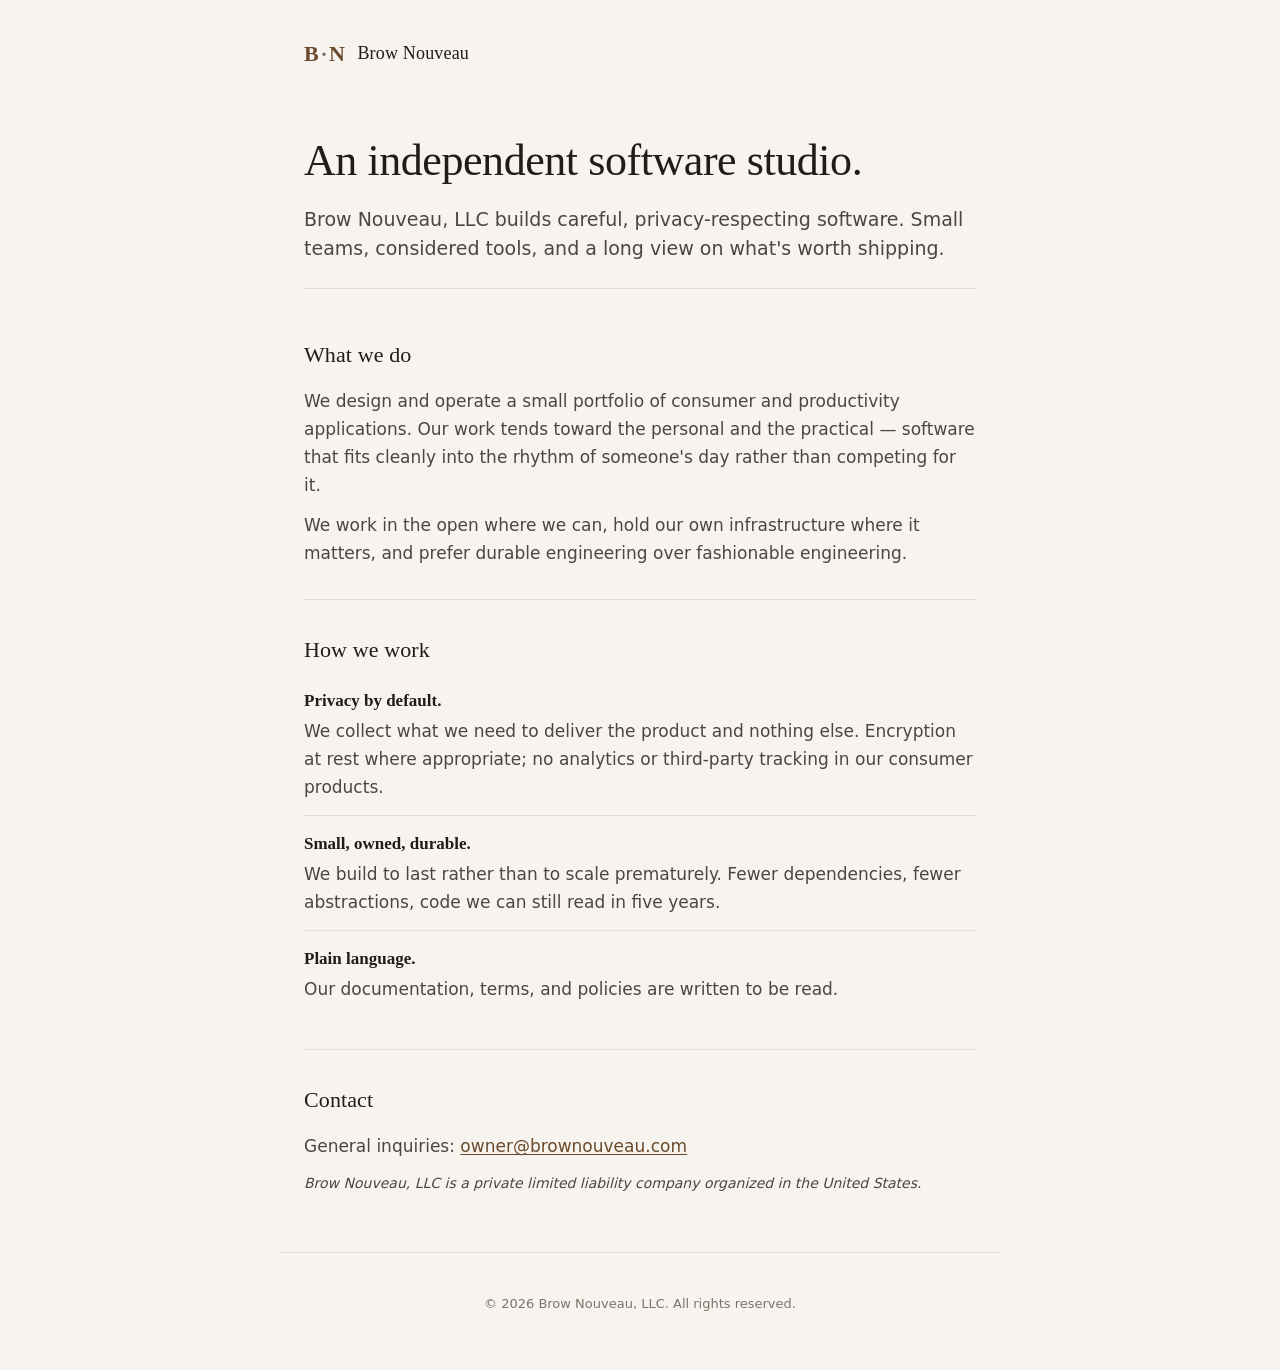
==== index.html @ ff963fc8 "Initial landing page for Brow Nouveau, LLC Single-page corporate site identifying the entity, articu" ====
<!doctype html>
<html lang="en">
<head>
  <meta charset="utf-8" />
  <meta name="viewport" content="width=device-width, initial-scale=1" />
  <title>Brow Nouveau</title>
  <meta name="description" content="Brow Nouveau, LLC is an independent software studio building careful, privacy-respecting tools." />
  <meta name="theme-color" content="#f7f4ef" />
  <link rel="icon" href="/favicon.svg" type="image/svg+xml" />
  <link rel="stylesheet" href="/styles.css" />
</head>
<body>
  <header class="site-header">
    <a class="brand" href="/">
      <span class="brand-mark">B<span class="brand-dot">·</span>N</span>
      <span class="brand-name">Brow Nouveau</span>
    </a>
  </header>

  <main>
    <section class="hero">
      <h1>An independent software studio.</h1>
      <p class="lede">
        Brow Nouveau, LLC builds careful, privacy-respecting software. Small teams,
        considered tools, and a long view on what's worth shipping.
      </p>
    </section>

    <section class="block">
      <h2>What we do</h2>
      <p>
        We design and operate a small portfolio of consumer and productivity
        applications. Our work tends toward the personal and the practical —
        software that fits cleanly into the rhythm of someone's day rather than
        competing for it.
      </p>
      <p>
        We work in the open where we can, hold our own infrastructure where it
        matters, and prefer durable engineering over fashionable engineering.
      </p>
    </section>

    <section class="block">
      <h2>How we work</h2>
      <ul class="principles">
        <li>
          <strong>Privacy by default.</strong>
          We collect what we need to deliver the product and nothing else.
          Encryption at rest where appropriate; no analytics or third-party
          tracking in our consumer products.
        </li>
        <li>
          <strong>Small, owned, durable.</strong>
          We build to last rather than to scale prematurely. Fewer dependencies,
          fewer abstractions, code we can still read in five years.
        </li>
        <li>
          <strong>Plain language.</strong>
          Our documentation, terms, and policies are written to be read.
        </li>
      </ul>
    </section>

    <section class="block">
      <h2>Contact</h2>
      <p>
        General inquiries:
        <a href="mailto:owner@brownouveau.com">owner@brownouveau.com</a>
      </p>
      <p class="entity">
        Brow Nouveau, LLC is a private limited liability company organized
        in the United States.
      </p>
    </section>
  </main>

  <footer class="site-footer">
    <p>&copy; 2026 Brow Nouveau, LLC. All rights reserved.</p>
  </footer>
</body>
</html>
---- styles.css ----
:root {
  --bg: #f7f4ef;
  --surface: #ffffff;
  --ink: #1f1d1a;
  --ink-soft: #4a4640;
  --ink-muted: #7a746a;
  --rule: #e3ddd2;
  --accent: #6b4a2b;
  --max-width: 720px;
  --serif: "Iowan Old Style", "Charter", "Source Serif Pro", "Georgia", serif;
  --sans: -apple-system, BlinkMacSystemFont, "Inter", "Segoe UI", system-ui, sans-serif;
}

* {
  box-sizing: border-box;
}

html, body {
  margin: 0;
  padding: 0;
}

body {
  background: var(--bg);
  color: var(--ink);
  font-family: var(--sans);
  font-size: 17px;
  line-height: 1.65;
  -webkit-font-smoothing: antialiased;
  -moz-osx-font-smoothing: grayscale;
}

main, .site-header, .site-footer {
  max-width: var(--max-width);
  margin: 0 auto;
  padding: 0 24px;
}

/* Header */
.site-header {
  padding-top: 36px;
  padding-bottom: 8px;
}

.brand {
  display: inline-flex;
  align-items: center;
  gap: 12px;
  text-decoration: none;
  color: var(--ink);
}

.brand-mark {
  font-family: var(--serif);
  font-size: 22px;
  font-weight: 600;
  letter-spacing: 0.02em;
  color: var(--accent);
  display: inline-flex;
  align-items: baseline;
}

.brand-dot {
  margin: 0 2px;
  color: var(--ink-muted);
}

.brand-name {
  font-family: var(--serif);
  font-size: 18px;
  font-weight: 500;
  letter-spacing: 0.01em;
}

/* Hero */
.hero {
  padding: 56px 0 24px;
  border-bottom: 1px solid var(--rule);
  margin-bottom: 16px;
}

.hero h1 {
  font-family: var(--serif);
  font-weight: 500;
  font-size: clamp(32px, 5vw, 44px);
  line-height: 1.15;
  margin: 0 0 18px;
  letter-spacing: -0.01em;
}

.lede {
  font-size: 19px;
  line-height: 1.55;
  color: var(--ink-soft);
  margin: 0;
  max-width: 36em;
}

/* Content blocks */
.block {
  padding: 32px 0;
  border-bottom: 1px solid var(--rule);
}

.block:last-of-type {
  border-bottom: none;
}

.block h2 {
  font-family: var(--serif);
  font-weight: 500;
  font-size: 22px;
  margin: 0 0 14px;
  letter-spacing: 0.005em;
}

.block p {
  margin: 0 0 12px;
  color: var(--ink-soft);
}

.block p:last-child {
  margin-bottom: 0;
}

.block a {
  color: var(--accent);
  text-decoration: underline;
  text-decoration-thickness: 1px;
  text-underline-offset: 2px;
}

.block a:hover {
  color: var(--ink);
}

/* Principles list */
.principles {
  list-style: none;
  padding: 0;
  margin: 0;
}

.principles li {
  padding: 14px 0;
  border-top: 1px solid var(--rule);
  color: var(--ink-soft);
}

.principles li:first-child {
  border-top: none;
  padding-top: 4px;
}

.principles strong {
  color: var(--ink);
  font-weight: 600;
  display: block;
  margin-bottom: 2px;
  font-family: var(--serif);
  font-size: 17px;
}

.entity {
  font-size: 14px;
  color: var(--ink-muted);
  margin-top: 18px;
  font-style: italic;
}

/* Footer */
.site-footer {
  padding: 40px 24px 56px;
  margin-top: 24px;
  border-top: 1px solid var(--rule);
}

.site-footer p {
  margin: 0;
  font-size: 13px;
  color: var(--ink-muted);
  text-align: center;
}

/* Dark-mode-aware (only triggers if user sets system pref; site stays warm-light by default) */
@media (prefers-color-scheme: dark) {
  :root {
    --bg: #181513;
    --surface: #211d1a;
    --ink: #f0eae0;
    --ink-soft: #c8c0b3;
    --ink-muted: #8a8478;
    --rule: #2e2924;
    --accent: #c9a17a;
  }
}
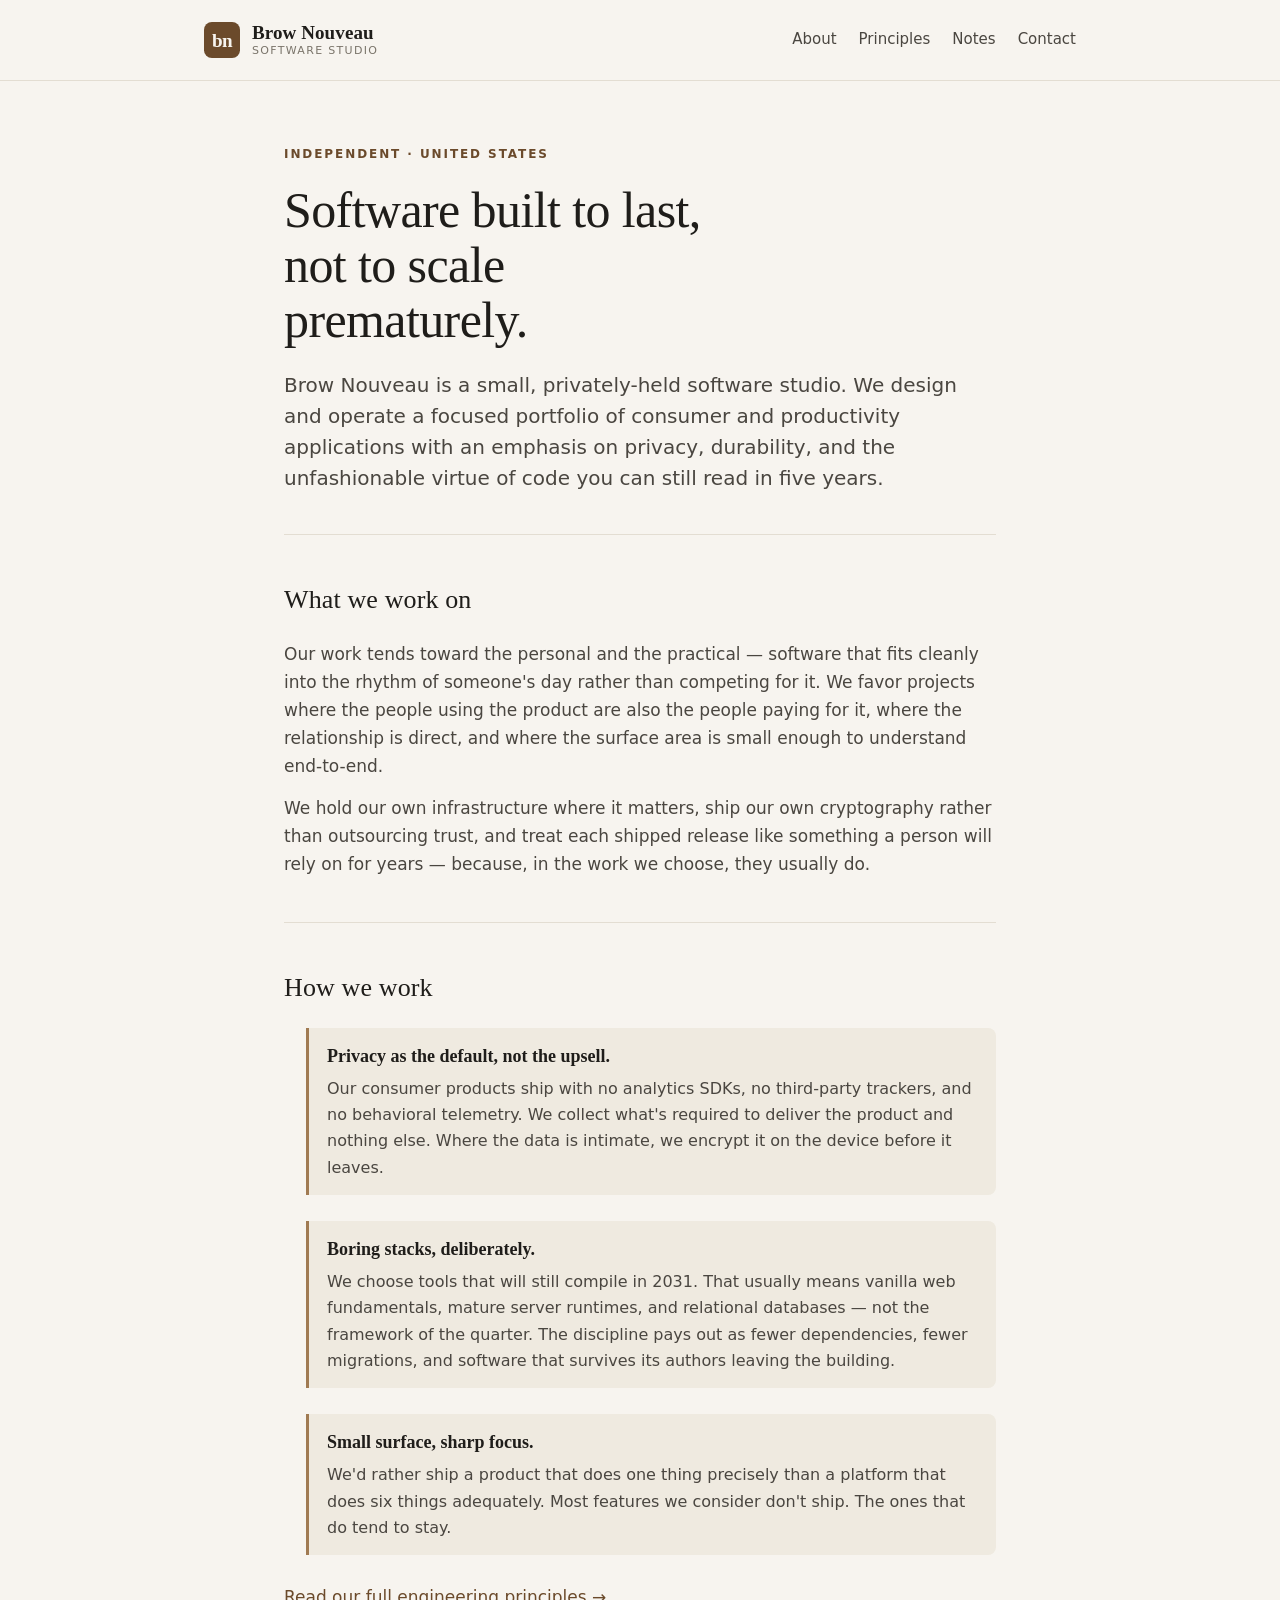
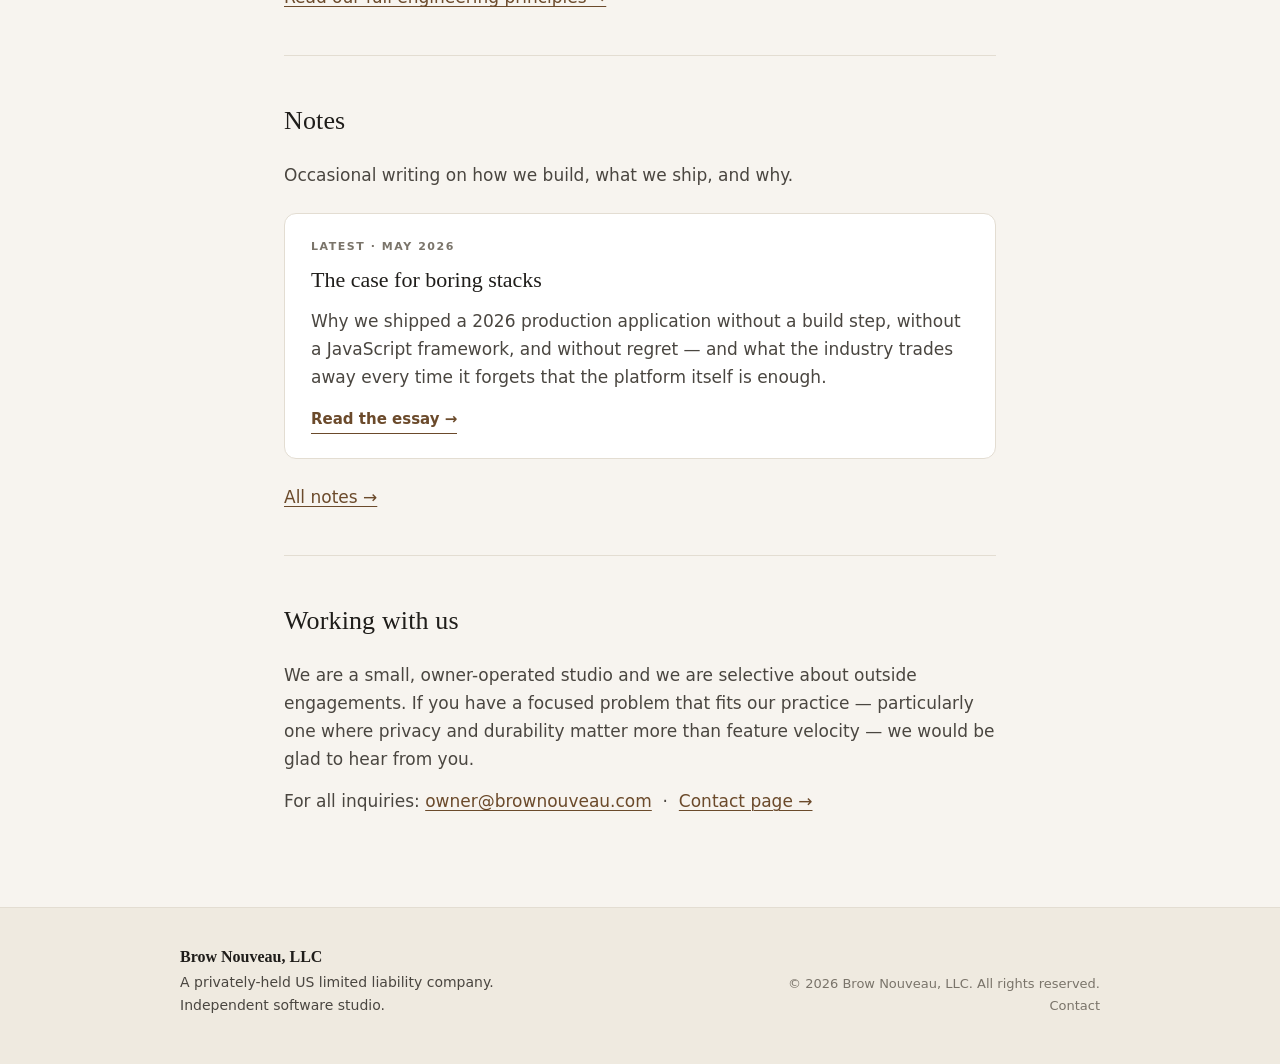
==== commit 59512a86: "Expand site: about, principles, contact, notes + first essay Rebuilds the landing page and adds four" ====
--- a/index.html
+++ b/index.html
@@ -3,79 +3,154 @@
 <head>
   <meta charset="utf-8" />
   <meta name="viewport" content="width=device-width, initial-scale=1" />
-  <title>Brow Nouveau</title>
-  <meta name="description" content="Brow Nouveau, LLC is an independent software studio building careful, privacy-respecting tools." />
+  <title>Brow Nouveau — independent software studio</title>
+  <meta name="description" content="Brow Nouveau, LLC is an independent US-based software studio. We build careful, privacy-respecting tools without analytics, tracking, or framework churn." />
   <meta name="theme-color" content="#f7f4ef" />
   <link rel="icon" href="/favicon.svg" type="image/svg+xml" />
   <link rel="stylesheet" href="/styles.css" />
 </head>
 <body>
-  <header class="site-header">
+
+<header class="site-header">
+  <div class="site-header-inner">
     <a class="brand" href="/">
-      <span class="brand-mark">B<span class="brand-dot">·</span>N</span>
-      <span class="brand-name">Brow Nouveau</span>
+      <svg class="brand-mark-svg" viewBox="0 0 64 64" aria-hidden="true">
+        <rect width="64" height="64" rx="14" fill="#6b4a2b"/>
+        <text x="32" y="44" font-family="Iowan Old Style, Charter, Georgia, serif"
+              font-weight="600" font-size="34" fill="#f7f4ef"
+              text-anchor="middle" letter-spacing="-1">bn</text>
+      </svg>
+      <span class="brand-text">
+        <span class="brand-name">Brow Nouveau</span>
+        <span class="brand-sub">Software Studio</span>
+      </span>
     </a>
-  </header>
+    <nav class="site-nav" aria-label="Primary">
+      <a href="/about.html">About</a>
+      <a href="/principles.html">Principles</a>
+      <a href="/notes/">Notes</a>
+      <a href="/contact.html">Contact</a>
+    </nav>
+  </div>
+</header>
 
-  <main>
-    <section class="hero">
-      <h1>An independent software studio.</h1>
-      <p class="lede">
-        Brow Nouveau, LLC builds careful, privacy-respecting software. Small teams,
-        considered tools, and a long view on what's worth shipping.
+<main class="wrap">
+
+  <section class="hero">
+    <p class="hero-eyebrow">Independent · United States</p>
+    <h1>Software built to last, not to scale prematurely.</h1>
+    <p class="lede">
+      Brow Nouveau is a small, privately-held software studio. We design and
+      operate a focused portfolio of consumer and productivity applications
+      with an emphasis on privacy, durability, and the unfashionable virtue
+      of code you can still read in five years.
+    </p>
+  </section>
+
+  <section class="section">
+    <h2>What we work on</h2>
+    <p>
+      Our work tends toward the personal and the practical — software that
+      fits cleanly into the rhythm of someone's day rather than competing
+      for it. We favor projects where the people using the product are also
+      the people paying for it, where the relationship is direct, and where
+      the surface area is small enough to understand end-to-end.
+    </p>
+    <p>
+      We hold our own infrastructure where it matters, ship our own
+      cryptography rather than outsourcing trust, and treat each shipped
+      release like something a person will rely on for years — because, in
+      the work we choose, they usually do.
+    </p>
+  </section>
+
+  <section class="section">
+    <h2>How we work</h2>
+    <ul class="principles">
+      <li>
+        <strong>Privacy as the default, not the upsell.</strong>
+        <p>
+          Our consumer products ship with no analytics SDKs, no third-party
+          trackers, and no behavioral telemetry. We collect what's required
+          to deliver the product and nothing else. Where the data is
+          intimate, we encrypt it on the device before it leaves.
+        </p>
+      </li>
+      <li>
+        <strong>Boring stacks, deliberately.</strong>
+        <p>
+          We choose tools that will still compile in 2031. That usually
+          means vanilla web fundamentals, mature server runtimes, and
+          relational databases — not the framework of the quarter. The
+          discipline pays out as fewer dependencies, fewer migrations, and
+          software that survives its authors leaving the building.
+        </p>
+      </li>
+      <li>
+        <strong>Small surface, sharp focus.</strong>
+        <p>
+          We'd rather ship a product that does one thing precisely than a
+          platform that does six things adequately. Most features we
+          consider don't ship. The ones that do tend to stay.
+        </p>
+      </li>
+    </ul>
+    <p style="margin-top: 22px;">
+      <a href="/principles.html">Read our full engineering principles →</a>
+    </p>
+  </section>
+
+  <section class="section">
+    <h2>Notes</h2>
+    <p>Occasional writing on how we build, what we ship, and why.</p>
+
+    <div class="callout">
+      <p class="callout-eyebrow">Latest · May 2026</p>
+      <h3>The case for boring stacks</h3>
+      <p>
+        Why we shipped a 2026 production application without a build step,
+        without a JavaScript framework, and without regret — and what the
+        industry trades away every time it forgets that the platform itself
+        is enough.
       </p>
-    </section>
+      <a class="read-more" href="/notes/the-case-for-boring-stacks.html">Read the essay →</a>
+    </div>
 
-    <section class="block">
-      <h2>What we do</h2>
-      <p>
-        We design and operate a small portfolio of consumer and productivity
-        applications. Our work tends toward the personal and the practical —
-        software that fits cleanly into the rhythm of someone's day rather than
-        competing for it.
-      </p>
-      <p>
-        We work in the open where we can, hold our own infrastructure where it
-        matters, and prefer durable engineering over fashionable engineering.
-      </p>
-    </section>
+    <p>
+      <a href="/notes/">All notes →</a>
+    </p>
+  </section>
 
-    <section class="block">
-      <h2>How we work</h2>
-      <ul class="principles">
-        <li>
-          <strong>Privacy by default.</strong>
-          We collect what we need to deliver the product and nothing else.
-          Encryption at rest where appropriate; no analytics or third-party
-          tracking in our consumer products.
-        </li>
-        <li>
-          <strong>Small, owned, durable.</strong>
-          We build to last rather than to scale prematurely. Fewer dependencies,
-          fewer abstractions, code we can still read in five years.
-        </li>
-        <li>
-          <strong>Plain language.</strong>
-          Our documentation, terms, and policies are written to be read.
-        </li>
-      </ul>
-    </section>
+  <section class="section">
+    <h2>Working with us</h2>
+    <p>
+      We are a small, owner-operated studio and we are selective about
+      outside engagements. If you have a focused problem that fits our
+      practice — particularly one where privacy and durability matter more
+      than feature velocity — we would be glad to hear from you.
+    </p>
+    <p>
+      For all inquiries:
+      <a href="mailto:owner@brownouveau.com">owner@brownouveau.com</a>
+      &nbsp;·&nbsp; <a href="/contact.html">Contact page →</a>
+    </p>
+  </section>
 
-    <section class="block">
-      <h2>Contact</h2>
-      <p>
-        General inquiries:
-        <a href="mailto:owner@brownouveau.com">owner@brownouveau.com</a>
-      </p>
-      <p class="entity">
-        Brow Nouveau, LLC is a private limited liability company organized
-        in the United States.
-      </p>
-    </section>
-  </main>
+</main>
 
-  <footer class="site-footer">
-    <p>&copy; 2026 Brow Nouveau, LLC. All rights reserved.</p>
-  </footer>
+<footer class="site-footer">
+  <div class="site-footer-inner">
+    <p class="footer-entity">
+      <strong>Brow Nouveau, LLC</strong>
+      A privately-held US limited liability company.<br/>
+      Independent software studio.
+    </p>
+    <p class="footer-meta">
+      &copy; 2026 Brow Nouveau, LLC. All rights reserved.<br/>
+      <a href="/contact.html">Contact</a>
+    </p>
+  </div>
+</footer>
+
 </body>
 </html>
--- a/styles.css
+++ b/styles.css
@@ -1,24 +1,24 @@
 :root {
   --bg: #f7f4ef;
+  --bg-soft: #efeae0;
   --surface: #ffffff;
   --ink: #1f1d1a;
   --ink-soft: #4a4640;
   --ink-muted: #7a746a;
   --rule: #e3ddd2;
+  --rule-strong: #cdc4b3;
   --accent: #6b4a2b;
-  --max-width: 720px;
+  --accent-soft: #a07a52;
+  --max-width: 760px;
+  --max-width-wide: 920px;
   --serif: "Iowan Old Style", "Charter", "Source Serif Pro", "Georgia", serif;
   --sans: -apple-system, BlinkMacSystemFont, "Inter", "Segoe UI", system-ui, sans-serif;
-}
-
-* {
-  box-sizing: border-box;
-}
-
-html, body {
-  margin: 0;
-  padding: 0;
-}
+  --mono: "SF Mono", "Menlo", "Consolas", monospace;
+}
+
+* { box-sizing: border-box; }
+
+html, body { margin: 0; padding: 0; }
 
 body {
   background: var(--bg);
@@ -30,16 +30,38 @@
   -moz-osx-font-smoothing: grayscale;
 }
 
-main, .site-header, .site-footer {
+a { color: var(--accent); }
+
+img, svg { max-width: 100%; height: auto; display: block; }
+
+/* ---------- Layout primitives ---------- */
+.wrap {
   max-width: var(--max-width);
   margin: 0 auto;
   padding: 0 24px;
 }
 
-/* Header */
+.wrap-wide {
+  max-width: var(--max-width-wide);
+  margin: 0 auto;
+  padding: 0 24px;
+}
+
+/* ---------- Site header ---------- */
 .site-header {
-  padding-top: 36px;
-  padding-bottom: 8px;
+  border-bottom: 1px solid var(--rule);
+  background: var(--bg);
+}
+
+.site-header-inner {
+  display: flex;
+  align-items: center;
+  justify-content: space-between;
+  padding: 22px 24px;
+  max-width: var(--max-width-wide);
+  margin: 0 auto;
+  gap: 24px;
+  flex-wrap: wrap;
 }
 
 .brand {
@@ -50,147 +72,482 @@
   color: var(--ink);
 }
 
-.brand-mark {
-  font-family: var(--serif);
-  font-size: 22px;
-  font-weight: 600;
-  letter-spacing: 0.02em;
+.brand-mark-svg {
+  width: 36px;
+  height: 36px;
+  display: block;
+}
+
+.brand-text {
+  display: flex;
+  flex-direction: column;
+  line-height: 1.1;
+}
+
+.brand-name {
+  font-family: var(--serif);
+  font-size: 19px;
+  font-weight: 600;
+  letter-spacing: 0.005em;
+  color: var(--ink);
+}
+
+.brand-sub {
+  font-size: 11px;
+  letter-spacing: 0.12em;
+  text-transform: uppercase;
+  color: var(--ink-muted);
+  margin-top: 2px;
+}
+
+.site-nav {
+  display: flex;
+  gap: 22px;
+  font-size: 15px;
+}
+
+.site-nav a {
+  color: var(--ink-soft);
+  text-decoration: none;
+  padding: 4px 0;
+  border-bottom: 1px solid transparent;
+  transition: color 0.15s ease, border-color 0.15s ease;
+}
+
+.site-nav a:hover,
+.site-nav a[aria-current="page"] {
+  color: var(--ink);
+  border-bottom-color: var(--accent);
+}
+
+/* ---------- Hero ---------- */
+.hero {
+  padding: 64px 0 40px;
+  border-bottom: 1px solid var(--rule);
+}
+
+.hero-eyebrow {
+  font-size: 12px;
+  letter-spacing: 0.16em;
+  text-transform: uppercase;
   color: var(--accent);
-  display: inline-flex;
-  align-items: baseline;
-}
-
-.brand-dot {
-  margin: 0 2px;
-  color: var(--ink-muted);
-}
-
-.brand-name {
-  font-family: var(--serif);
+  margin: 0 0 18px;
+  font-weight: 600;
+}
+
+.hero h1 {
+  font-family: var(--serif);
+  font-weight: 500;
+  font-size: clamp(34px, 5.2vw, 50px);
+  line-height: 1.1;
+  letter-spacing: -0.012em;
+  margin: 0 0 22px;
+  max-width: 18ch;
+}
+
+.hero .lede {
+  font-size: 20px;
+  line-height: 1.55;
+  color: var(--ink-soft);
+  margin: 0;
+  max-width: 38em;
+}
+
+/* ---------- Page header (subpages) ---------- */
+.page-header {
+  padding: 56px 0 32px;
+  border-bottom: 1px solid var(--rule);
+}
+
+.page-eyebrow {
+  font-size: 12px;
+  letter-spacing: 0.16em;
+  text-transform: uppercase;
+  color: var(--accent);
+  margin: 0 0 14px;
+  font-weight: 600;
+}
+
+.page-header h1 {
+  font-family: var(--serif);
+  font-weight: 500;
+  font-size: clamp(30px, 4.4vw, 40px);
+  line-height: 1.15;
+  letter-spacing: -0.008em;
+  margin: 0 0 18px;
+}
+
+.page-header .lede {
   font-size: 18px;
+  color: var(--ink-soft);
+  margin: 0;
+  max-width: 38em;
+}
+
+/* ---------- Sections ---------- */
+.section {
+  padding: 44px 0;
+  border-bottom: 1px solid var(--rule);
+}
+
+.section:last-of-type {
+  border-bottom: none;
+}
+
+.section h2 {
+  font-family: var(--serif);
   font-weight: 500;
-  letter-spacing: 0.01em;
-}
-
-/* Hero */
-.hero {
-  padding: 56px 0 24px;
-  border-bottom: 1px solid var(--rule);
-  margin-bottom: 16px;
-}
-
-.hero h1 {
-  font-family: var(--serif);
-  font-weight: 500;
-  font-size: clamp(32px, 5vw, 44px);
-  line-height: 1.15;
+  font-size: 26px;
+  letter-spacing: 0.005em;
   margin: 0 0 18px;
-  letter-spacing: -0.01em;
-}
-
-.lede {
+}
+
+.section h3 {
+  font-family: var(--serif);
+  font-weight: 600;
   font-size: 19px;
-  line-height: 1.55;
-  color: var(--ink-soft);
-  margin: 0;
-  max-width: 36em;
-}
-
-/* Content blocks */
-.block {
-  padding: 32px 0;
-  border-bottom: 1px solid var(--rule);
-}
-
-.block:last-of-type {
-  border-bottom: none;
-}
-
-.block h2 {
-  font-family: var(--serif);
-  font-weight: 500;
-  font-size: 22px;
+  margin: 28px 0 10px;
+}
+
+.section p {
   margin: 0 0 14px;
-  letter-spacing: 0.005em;
-}
-
-.block p {
-  margin: 0 0 12px;
-  color: var(--ink-soft);
-}
-
-.block p:last-child {
+  color: var(--ink-soft);
+}
+
+.section p:last-child {
   margin-bottom: 0;
 }
 
-.block a {
+.section a {
   color: var(--accent);
   text-decoration: underline;
   text-decoration-thickness: 1px;
-  text-underline-offset: 2px;
-}
-
-.block a:hover {
-  color: var(--ink);
-}
-
-/* Principles list */
+  text-underline-offset: 3px;
+}
+
+.section a:hover { color: var(--ink); }
+
+.section ul {
+  margin: 0 0 14px;
+  padding-left: 22px;
+  color: var(--ink-soft);
+}
+
+.section ul li {
+  margin-bottom: 6px;
+}
+
+/* ---------- Two-column section ---------- */
+.cols {
+  display: grid;
+  grid-template-columns: minmax(0, 1fr) minmax(0, 1fr);
+  gap: 36px;
+}
+
+@media (max-width: 640px) {
+  .cols { grid-template-columns: 1fr; gap: 24px; }
+}
+
+/* ---------- Principle / value cards ---------- */
 .principles {
   list-style: none;
   padding: 0;
   margin: 0;
+  display: grid;
+  gap: 20px;
 }
 
 .principles li {
-  padding: 14px 0;
+  border-left: 3px solid var(--accent-soft);
+  padding: 14px 18px;
+  background: var(--bg-soft);
+  border-radius: 0 8px 8px 0;
+}
+
+.principles strong {
+  display: block;
+  font-family: var(--serif);
+  font-size: 18px;
+  font-weight: 600;
+  color: var(--ink);
+  margin-bottom: 4px;
+}
+
+.principles p {
+  margin: 0;
+  color: var(--ink-soft);
+  font-size: 16px;
+}
+
+/* ---------- Pull quote ---------- */
+.pullquote {
+  font-family: var(--serif);
+  font-size: 22px;
+  line-height: 1.4;
+  font-style: italic;
+  color: var(--ink);
+  border-left: 3px solid var(--accent);
+  padding: 8px 0 8px 22px;
+  margin: 28px 0;
+  max-width: 32em;
+}
+
+/* ---------- Featured / call-out card ---------- */
+.callout {
+  background: var(--surface);
+  border: 1px solid var(--rule);
+  border-radius: 12px;
+  padding: 24px 26px;
+  margin: 24px 0;
+}
+
+.callout .callout-eyebrow {
+  font-size: 11px;
+  letter-spacing: 0.14em;
+  text-transform: uppercase;
+  color: var(--ink-muted);
+  margin: 0 0 6px;
+  font-weight: 600;
+}
+
+.callout h3 {
+  font-family: var(--serif);
+  font-size: 22px;
+  margin: 0 0 8px;
+  font-weight: 500;
+}
+
+.callout p {
+  margin: 0 0 12px;
+  color: var(--ink-soft);
+}
+
+.callout .read-more {
+  display: inline-block;
+  margin-top: 4px;
+  font-size: 15px;
+  color: var(--accent);
+  font-weight: 600;
+  text-decoration: none;
+  border-bottom: 1px solid var(--accent);
+  padding-bottom: 1px;
+}
+
+.callout .read-more:hover { color: var(--ink); border-color: var(--ink); }
+
+/* ---------- Notes / essay ---------- */
+.essay {
+  padding: 32px 0 64px;
+}
+
+.essay-meta {
+  font-size: 13px;
+  color: var(--ink-muted);
+  margin: 0 0 24px;
+  letter-spacing: 0.04em;
+}
+
+.essay h1 {
+  font-family: var(--serif);
+  font-weight: 500;
+  font-size: clamp(28px, 4.4vw, 38px);
+  line-height: 1.2;
+  margin: 0 0 16px;
+  letter-spacing: -0.005em;
+}
+
+.essay-body {
+  font-size: 18px;
+  line-height: 1.7;
+  color: var(--ink);
+  margin-top: 28px;
+}
+
+.essay-body p {
+  margin: 0 0 18px;
+}
+
+.essay-body h2 {
+  font-family: var(--serif);
+  font-weight: 600;
+  font-size: 22px;
+  margin: 36px 0 12px;
+}
+
+.essay-body code {
+  font-family: var(--mono);
+  font-size: 15px;
+  background: var(--bg-soft);
+  padding: 1px 6px;
+  border-radius: 4px;
+}
+
+.essay-body blockquote {
+  margin: 24px 0;
+  padding: 4px 0 4px 18px;
+  border-left: 3px solid var(--accent-soft);
+  color: var(--ink-soft);
+  font-style: italic;
+}
+
+.notes-list {
+  list-style: none;
+  padding: 0;
+  margin: 0;
+}
+
+.notes-list li {
+  padding: 22px 0;
+  border-bottom: 1px solid var(--rule);
+}
+
+.notes-list li:first-child { padding-top: 4px; }
+.notes-list li:last-child { border-bottom: none; }
+
+.notes-list .date {
+  font-size: 13px;
+  color: var(--ink-muted);
+  letter-spacing: 0.04em;
+  display: block;
+  margin-bottom: 4px;
+}
+
+.notes-list a.title {
+  font-family: var(--serif);
+  font-size: 22px;
+  font-weight: 500;
+  color: var(--ink);
+  text-decoration: none;
+  display: block;
+  line-height: 1.3;
+  margin-bottom: 6px;
+}
+
+.notes-list a.title:hover { color: var(--accent); }
+
+.notes-list .summary {
+  color: var(--ink-soft);
+  font-size: 16px;
+  margin: 0;
+}
+
+/* ---------- Contact ---------- */
+.contact-grid {
+  display: grid;
+  grid-template-columns: minmax(0, 1fr) minmax(0, 1fr);
+  gap: 28px;
+  margin-top: 12px;
+}
+
+@media (max-width: 640px) {
+  .contact-grid { grid-template-columns: 1fr; }
+}
+
+.contact-card {
+  background: var(--surface);
+  border: 1px solid var(--rule);
+  border-radius: 10px;
+  padding: 22px 24px;
+}
+
+.contact-card h3 {
+  font-family: var(--serif);
+  font-weight: 600;
+  font-size: 17px;
+  margin: 0 0 6px;
+  color: var(--ink);
+}
+
+.contact-card p {
+  margin: 0 0 10px;
+  color: var(--ink-soft);
+  font-size: 15px;
+  line-height: 1.55;
+}
+
+.contact-card a {
+  color: var(--accent);
+  font-weight: 600;
+  text-decoration: none;
+  border-bottom: 1px solid var(--accent);
+  padding-bottom: 1px;
+}
+
+.contact-card a:hover { color: var(--ink); border-color: var(--ink); }
+
+/* ---------- Footer ---------- */
+.site-footer {
   border-top: 1px solid var(--rule);
-  color: var(--ink-soft);
-}
-
-.principles li:first-child {
-  border-top: none;
-  padding-top: 4px;
-}
-
-.principles strong {
+  margin-top: 48px;
+  padding: 36px 24px 48px;
+  background: var(--bg-soft);
+}
+
+.site-footer-inner {
+  max-width: var(--max-width-wide);
+  margin: 0 auto;
+  display: grid;
+  grid-template-columns: 1fr 1fr;
+  gap: 24px;
+  align-items: end;
+}
+
+@media (max-width: 640px) {
+  .site-footer-inner { grid-template-columns: 1fr; gap: 16px; text-align: left; }
+}
+
+.site-footer .footer-entity {
+  font-size: 14px;
+  color: var(--ink-soft);
+  margin: 0;
+  line-height: 1.6;
+}
+
+.site-footer .footer-entity strong {
+  font-family: var(--serif);
+  font-size: 16px;
   color: var(--ink);
   font-weight: 600;
   display: block;
   margin-bottom: 2px;
-  font-family: var(--serif);
-  font-size: 17px;
-}
-
-.entity {
-  font-size: 14px;
-  color: var(--ink-muted);
-  margin-top: 18px;
-  font-style: italic;
-}
-
-/* Footer */
-.site-footer {
-  padding: 40px 24px 56px;
-  margin-top: 24px;
-  border-top: 1px solid var(--rule);
-}
-
-.site-footer p {
-  margin: 0;
+}
+
+.site-footer .footer-meta {
   font-size: 13px;
   color: var(--ink-muted);
-  text-align: center;
-}
-
-/* Dark-mode-aware (only triggers if user sets system pref; site stays warm-light by default) */
+  margin: 0;
+  text-align: right;
+}
+
+@media (max-width: 640px) {
+  .site-footer .footer-meta { text-align: left; }
+}
+
+.site-footer .footer-meta a {
+  color: var(--ink-muted);
+  text-decoration: none;
+  border-bottom: 1px solid transparent;
+}
+
+.site-footer .footer-meta a:hover {
+  color: var(--ink);
+  border-bottom-color: var(--ink-muted);
+}
+
+/* ---------- Dark mode ---------- */
 @media (prefers-color-scheme: dark) {
   :root {
     --bg: #181513;
+    --bg-soft: #211d1a;
     --surface: #211d1a;
     --ink: #f0eae0;
     --ink-soft: #c8c0b3;
     --ink-muted: #8a8478;
     --rule: #2e2924;
+    --rule-strong: #3d362f;
     --accent: #c9a17a;
+    --accent-soft: #8e6c4d;
   }
-}
+
+  .callout, .contact-card { background: #1f1b18; }
+}
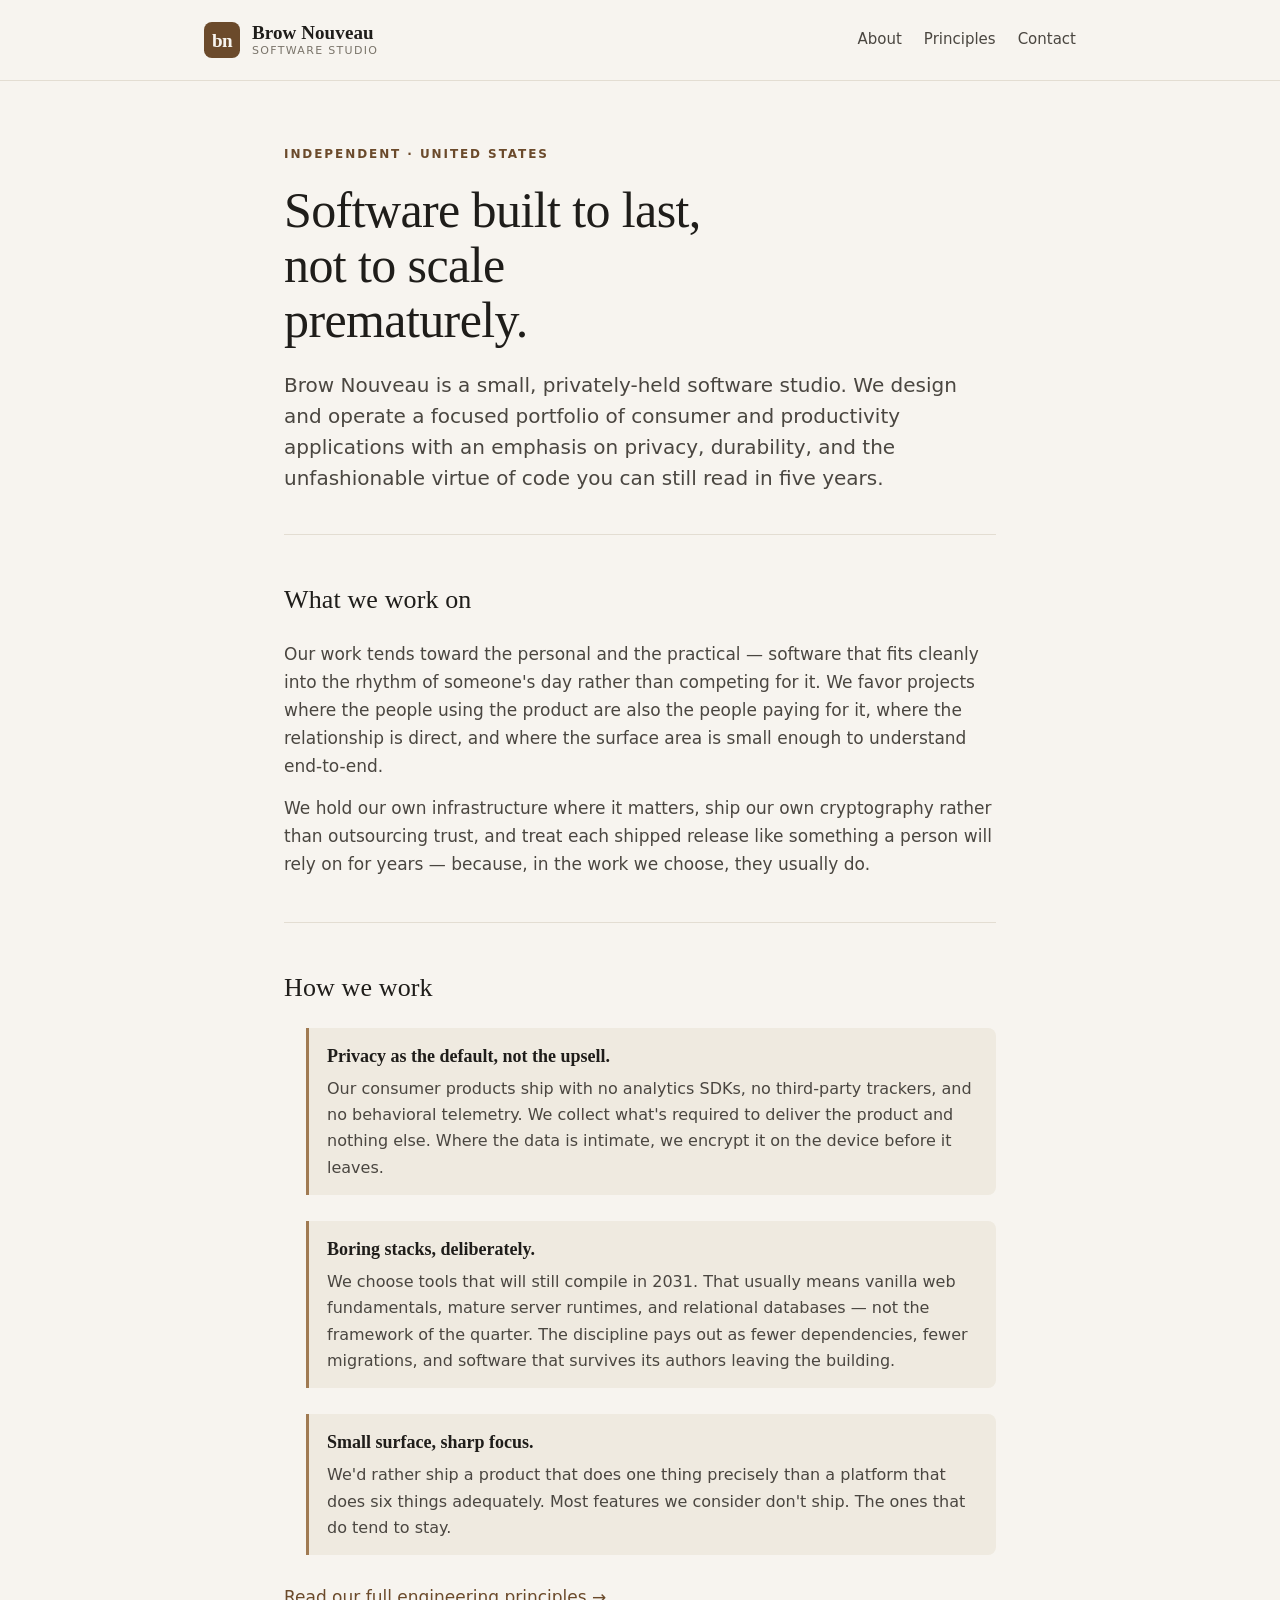
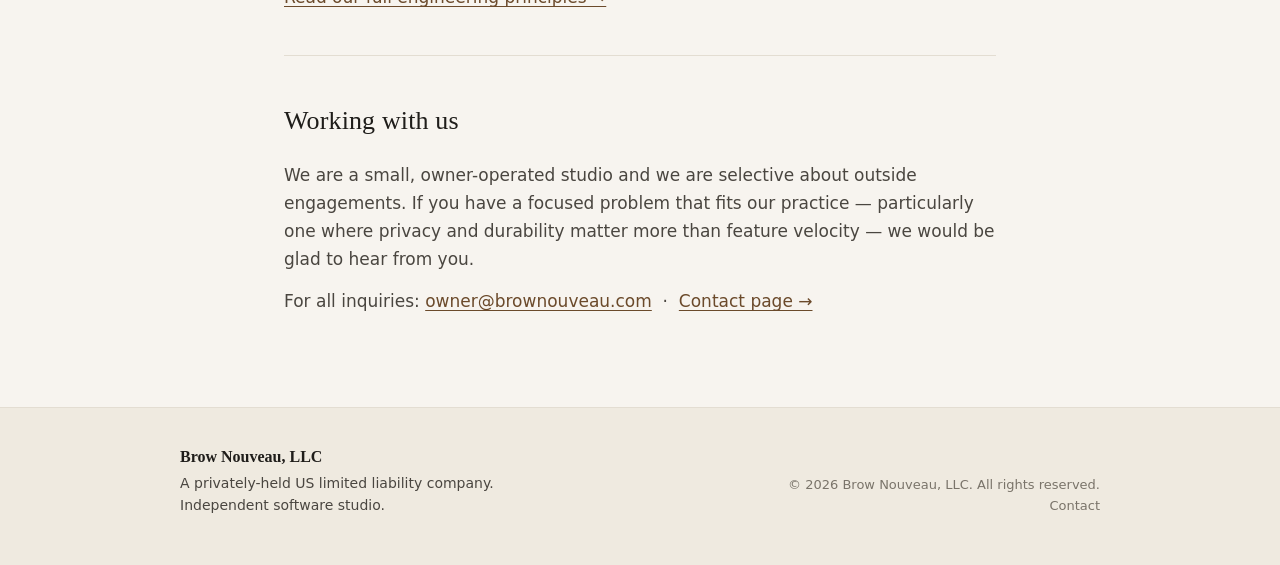
==== commit 7ce63d97: "Remove notes section Cuts the notes/ directory and all references — nav links and the home-page late" ====
--- a/index.html
+++ b/index.html
@@ -28,7 +28,6 @@
     <nav class="site-nav" aria-label="Primary">
       <a href="/about.html">About</a>
       <a href="/principles.html">Principles</a>
-      <a href="/notes/">Notes</a>
       <a href="/contact.html">Contact</a>
     </nav>
   </div>
@@ -101,27 +100,6 @@
   </section>
 
   <section class="section">
-    <h2>Notes</h2>
-    <p>Occasional writing on how we build, what we ship, and why.</p>
-
-    <div class="callout">
-      <p class="callout-eyebrow">Latest · May 2026</p>
-      <h3>The case for boring stacks</h3>
-      <p>
-        Why we shipped a 2026 production application without a build step,
-        without a JavaScript framework, and without regret — and what the
-        industry trades away every time it forgets that the platform itself
-        is enough.
-      </p>
-      <a class="read-more" href="/notes/the-case-for-boring-stacks.html">Read the essay →</a>
-    </div>
-
-    <p>
-      <a href="/notes/">All notes →</a>
-    </p>
-  </section>
-
-  <section class="section">
     <h2>Working with us</h2>
     <p>
       We are a small, owner-operated studio and we are selective about
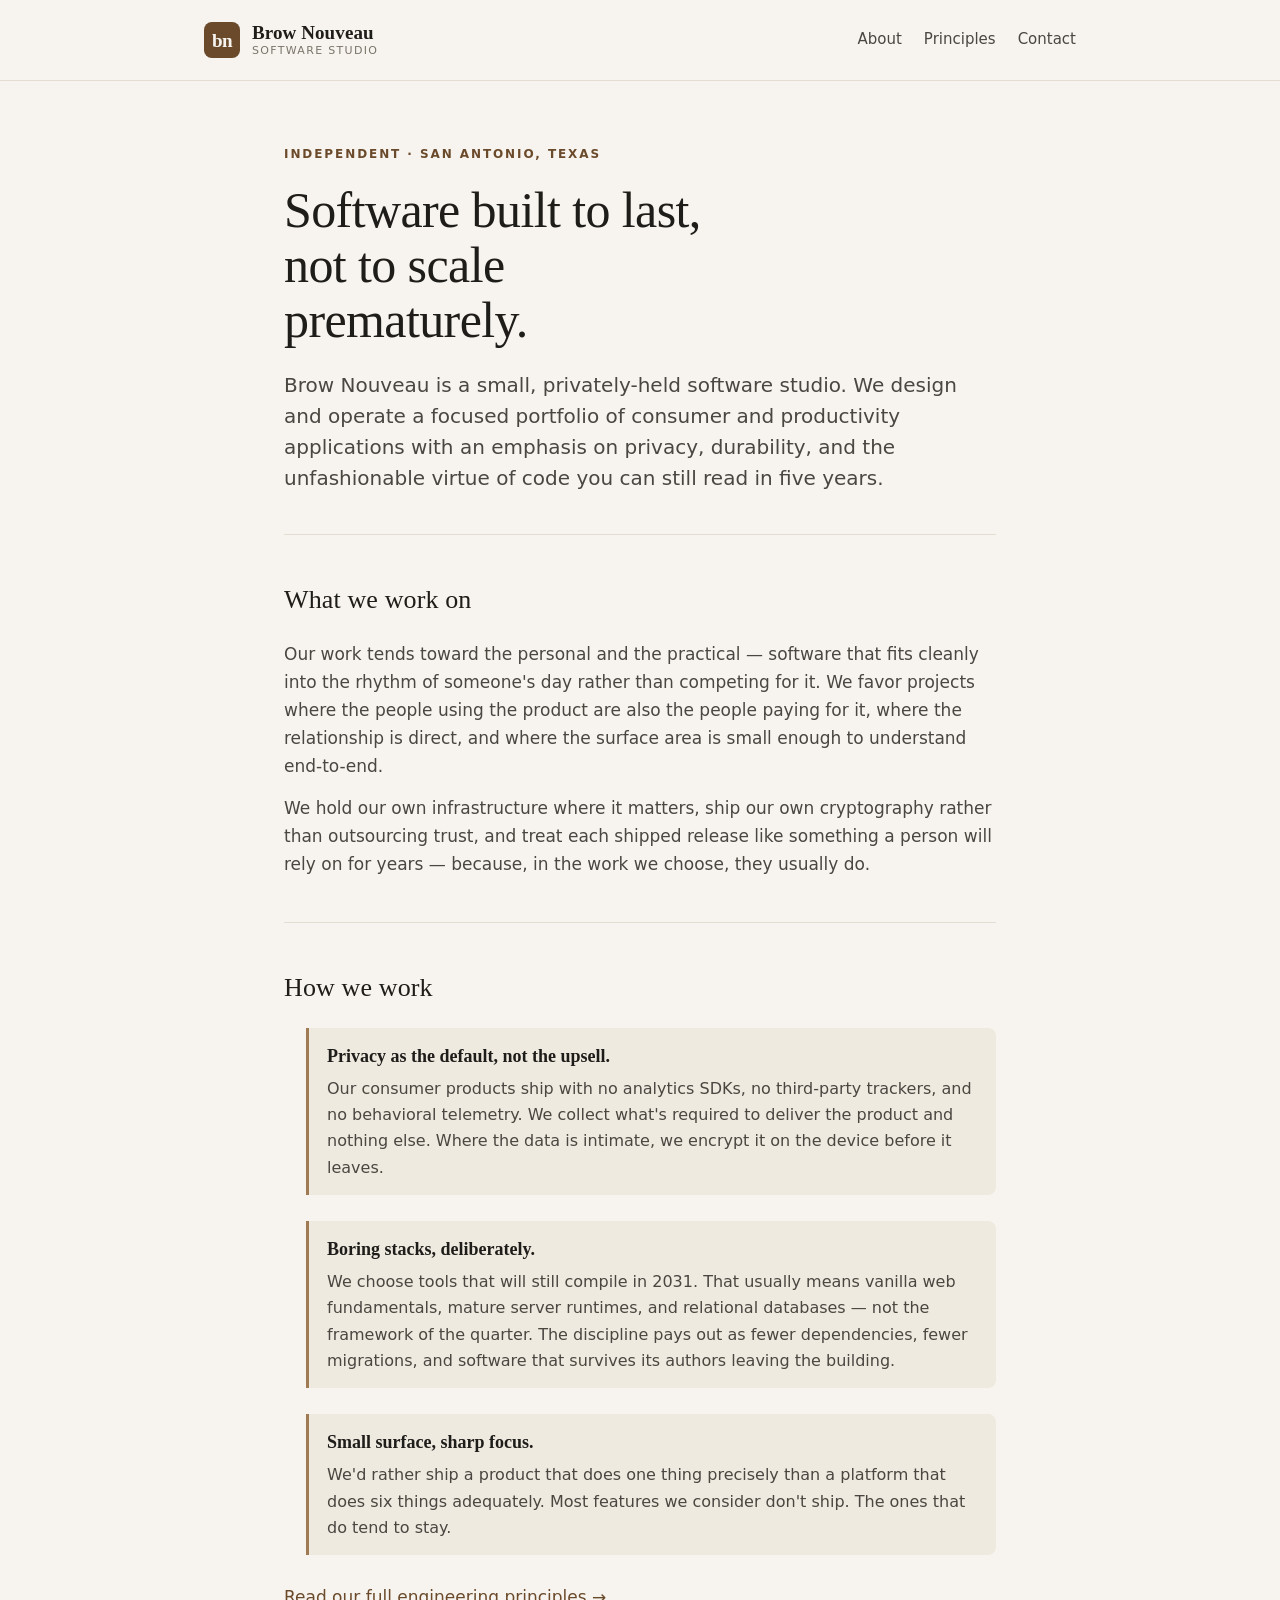
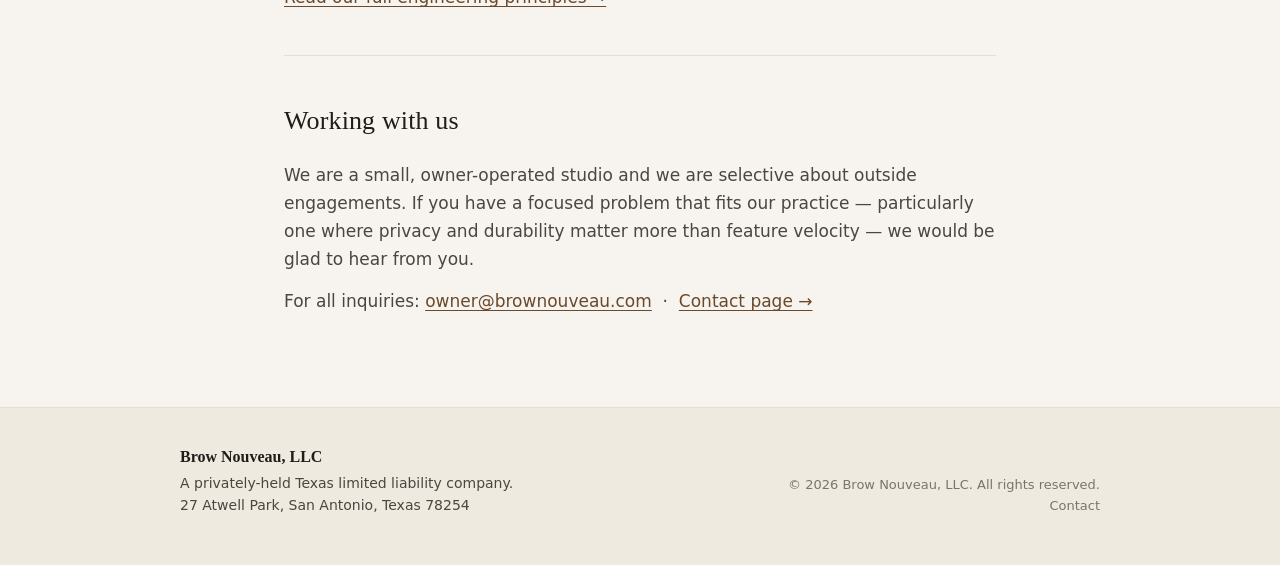
==== commit b67f45f2: "Add full registered address + principal name across the site Public records on the Texas SOS already" ====
--- a/index.html
+++ b/index.html
@@ -36,7 +36,7 @@
 <main class="wrap">
 
   <section class="hero">
-    <p class="hero-eyebrow">Independent · United States</p>
+    <p class="hero-eyebrow">Independent · San Antonio, Texas</p>
     <h1>Software built to last, not to scale prematurely.</h1>
     <p class="lede">
       Brow Nouveau is a small, privately-held software studio. We design and
@@ -120,8 +120,8 @@
   <div class="site-footer-inner">
     <p class="footer-entity">
       <strong>Brow Nouveau, LLC</strong>
-      A privately-held US limited liability company.<br/>
-      Independent software studio.
+      A privately-held Texas limited liability company.<br/>
+      27 Atwell Park, San Antonio, Texas 78254
     </p>
     <p class="footer-meta">
       &copy; 2026 Brow Nouveau, LLC. All rights reserved.<br/>
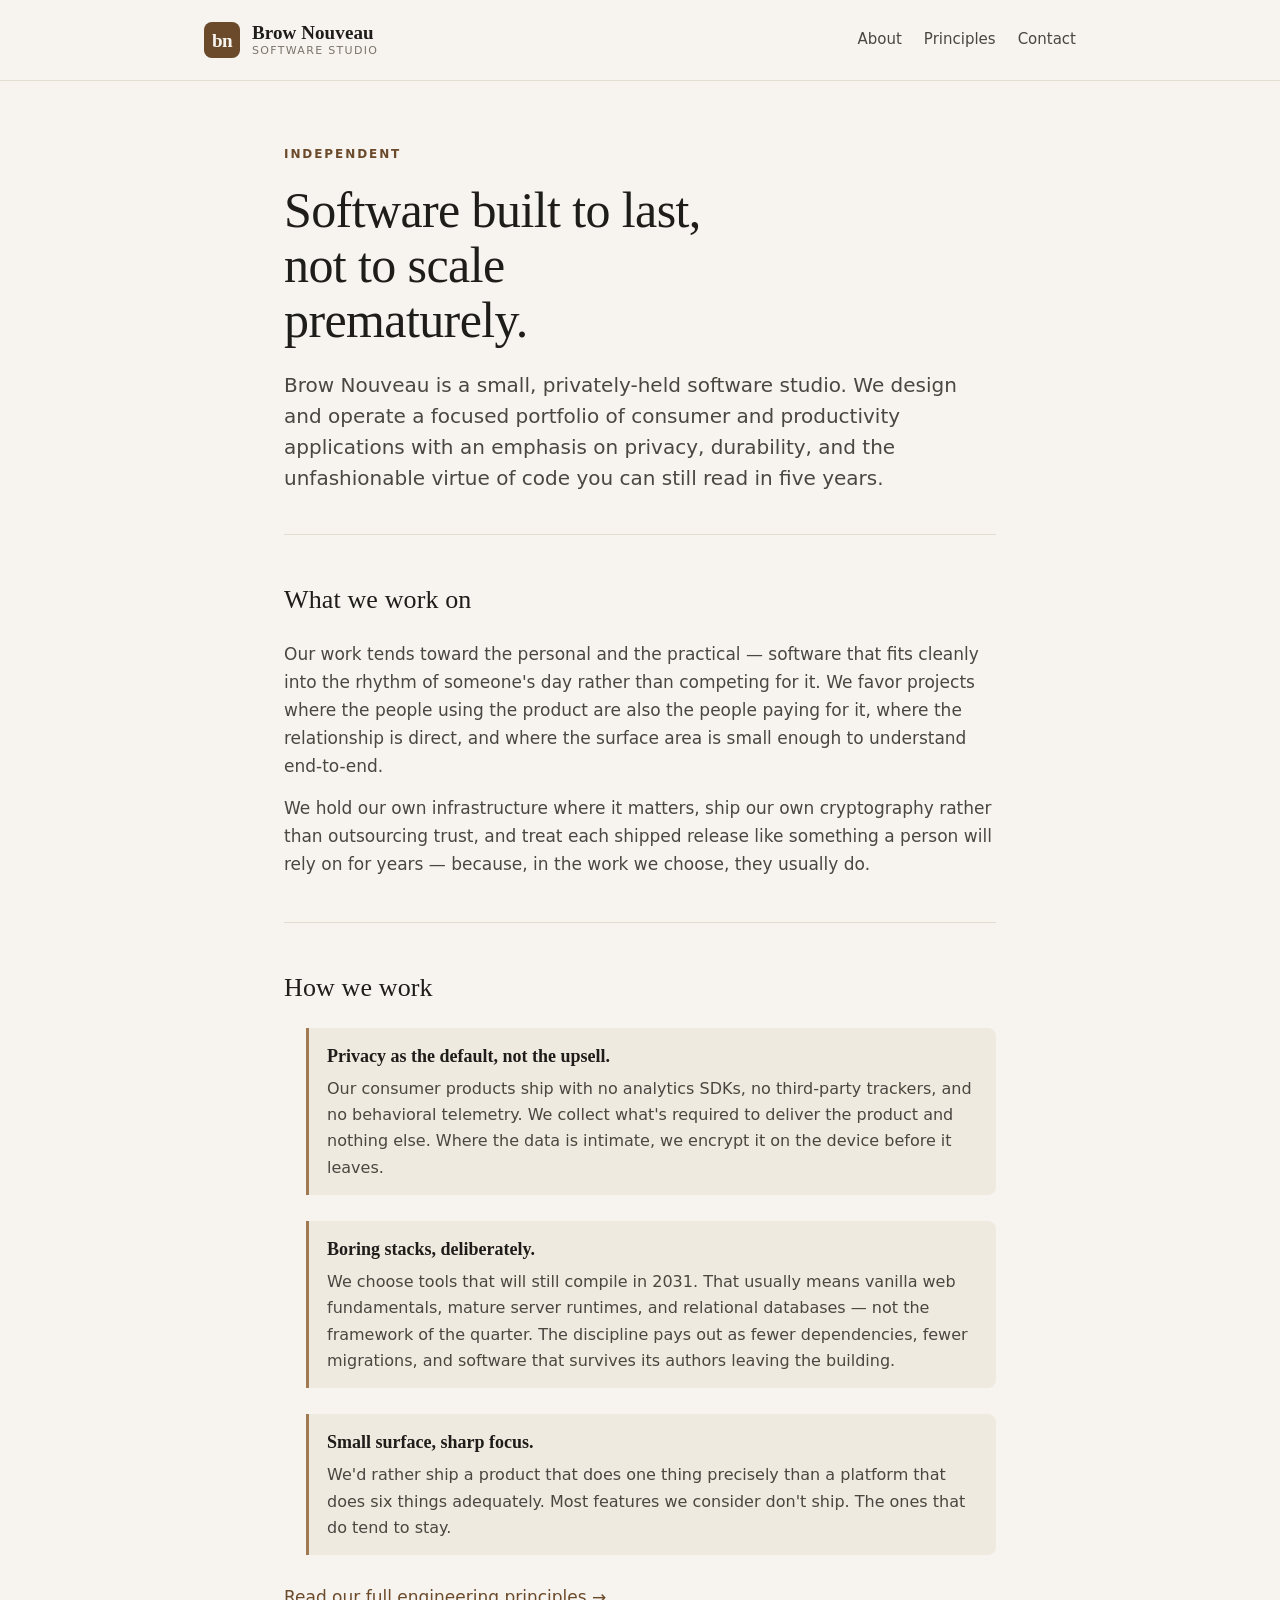
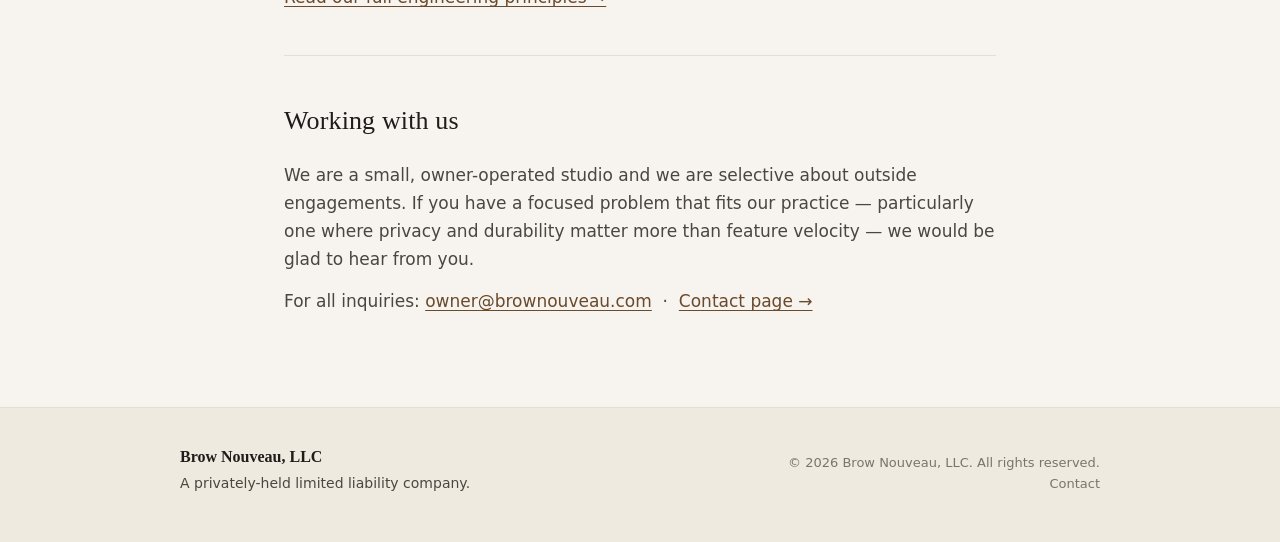
==== commit da0942cc: "Remove home address and Texas references from site Scrub the registered street address (27 Atwell Pa" ====
--- a/index.html
+++ b/index.html
@@ -36,7 +36,7 @@
 <main class="wrap">
 
   <section class="hero">
-    <p class="hero-eyebrow">Independent · San Antonio, Texas</p>
+    <p class="hero-eyebrow">Independent</p>
     <h1>Software built to last, not to scale prematurely.</h1>
     <p class="lede">
       Brow Nouveau is a small, privately-held software studio. We design and
@@ -120,8 +120,7 @@
   <div class="site-footer-inner">
     <p class="footer-entity">
       <strong>Brow Nouveau, LLC</strong>
-      A privately-held Texas limited liability company.<br/>
-      27 Atwell Park, San Antonio, Texas 78254
+      A privately-held limited liability company.
     </p>
     <p class="footer-meta">
       &copy; 2026 Brow Nouveau, LLC. All rights reserved.<br/>
